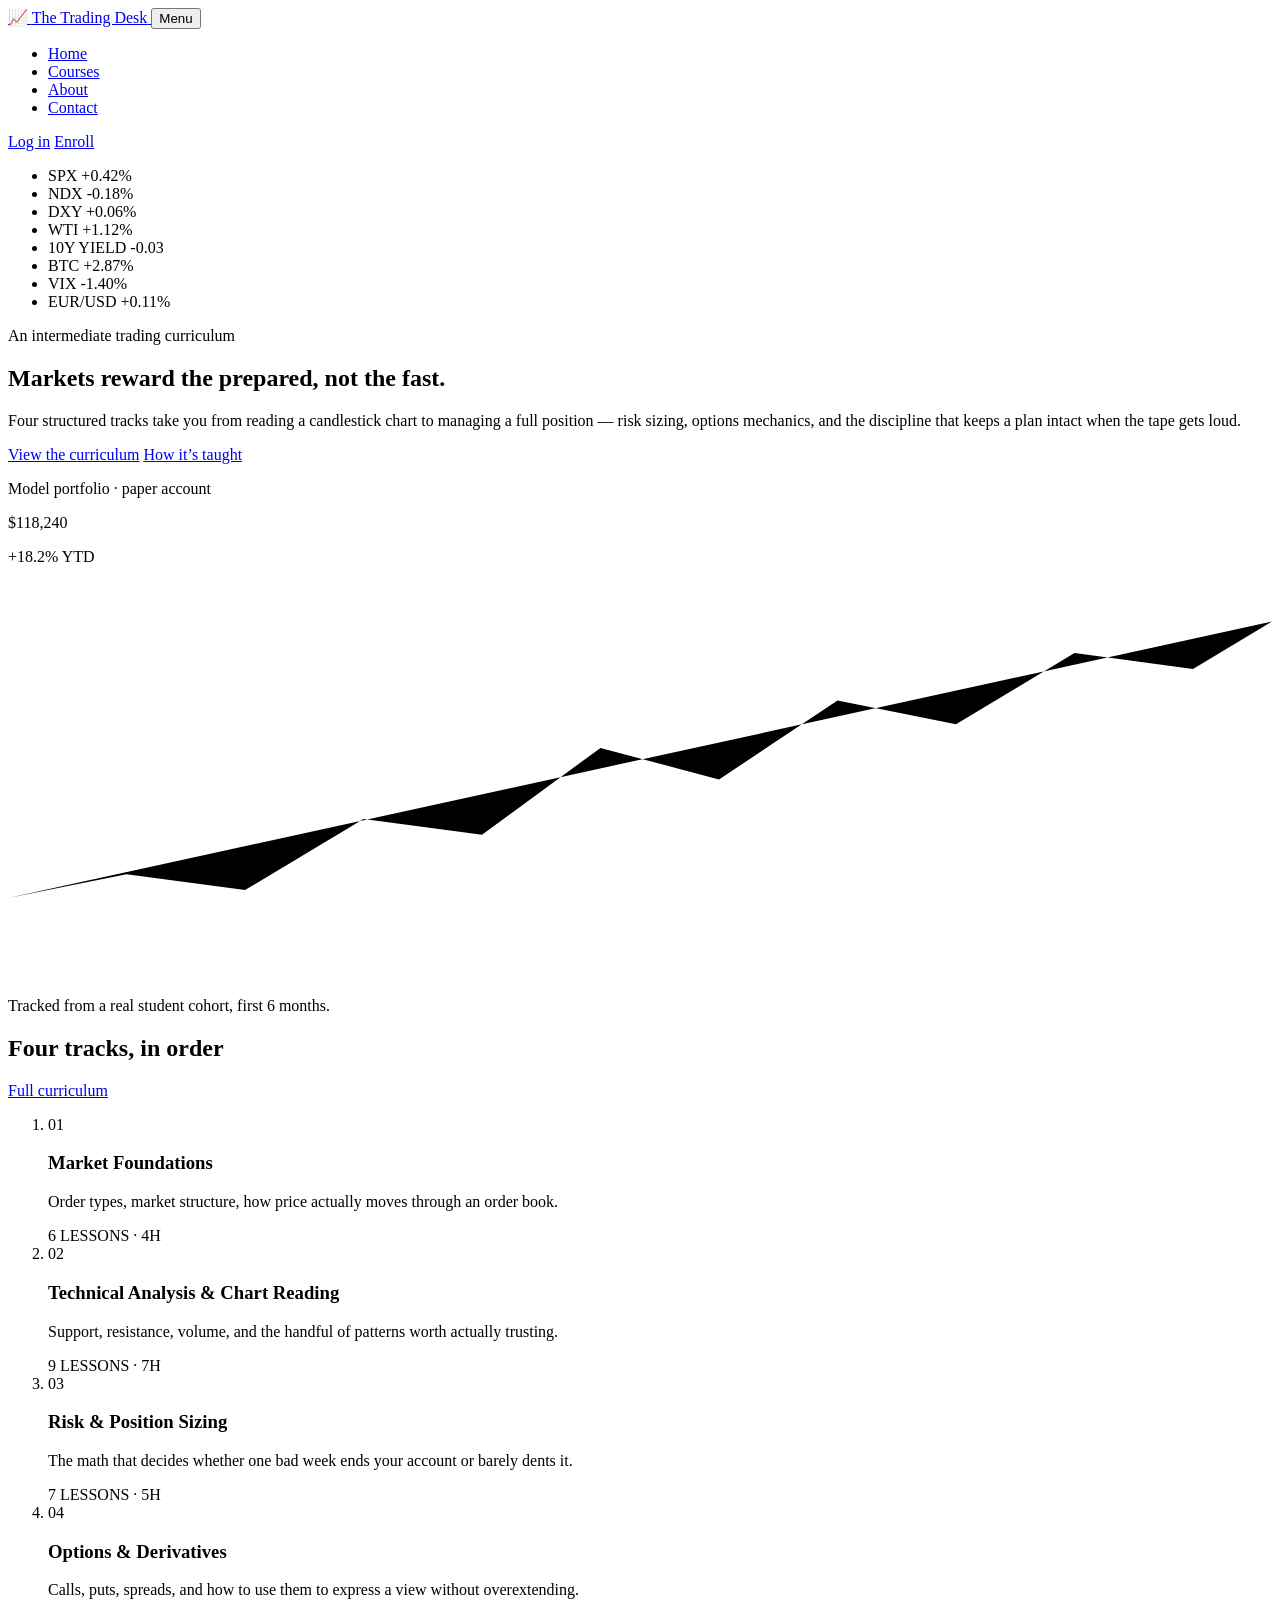
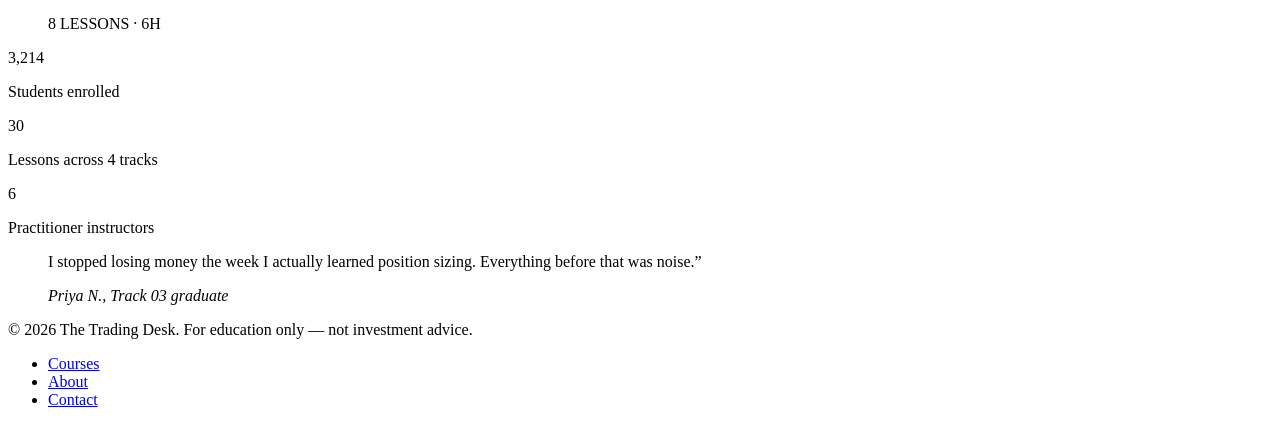
==== index.html @ 490eb133 "Html part" ====
<!DOCTYPE html>
<html lang="en">
<head>
    <meta charset="UTF-8">
    <meta name="viewport" content="width=device-width, initial-scale=1.0">
    <title>The Trading Desk — Learn to Trade with Discipline</title>
</head>
<body>

    <header class="site-header">
        <nav class="site-nav">
            <a href="index.html" class="brand">
                <span class="brand-icon">📈</span>
                <span class="brand-name">The Trading Desk</span>
            </a>
            
            <button type="button" class="nav-toggle" aria-label="Toggle menu" aria-expanded="false" aria-controls="primaryNav">
                Menu
            </button>
            
            <ul class="nav-links" id="primaryNav">
                <li><a href="index.html" class="active">Home</a></li>
                <li><a href="courses.html">Courses</a></li>
                <li><a href="about.html">About</a></li>
                <li><a href="contact.html">Contact</a></li>
            </ul>
            
            <div class="nav-actions">
                <a href="login.html" class="btn btn-ghost">Log in</a>
                <a href="courses.html" class="btn btn-primary">Enroll</a>
            </div>
        </nav>
    </header>

    <div class="market-ticker" aria-label="Market snapshot">
        <ul class="ticker-list">
            <li class="ticker-item"><span class="ticker-symbol">SPX</span> <span class="ticker-change is-up">+0.42%</span></li>
            <li class="ticker-item"><span class="ticker-symbol">NDX</span> <span class="ticker-change is-down">-0.18%</span></li>
            <li class="ticker-item"><span class="ticker-symbol">DXY</span> <span class="ticker-change is-up">+0.06%</span></li>
            <li class="ticker-item"><span class="ticker-symbol">WTI</span> <span class="ticker-change is-up">+1.12%</span></li>
            <li class="ticker-item"><span class="ticker-symbol">10Y YIELD</span> <span class="ticker-change is-down">-0.03</span></li>
            <li class="ticker-item"><span class="ticker-symbol">BTC</span> <span class="ticker-change is-up">+2.87%</span></li>
            <li class="ticker-item"><span class="ticker-symbol">VIX</span> <span class="ticker-change is-down">-1.40%</span></li>
            <li class="ticker-item"><span class="ticker-symbol">EUR/USD</span> <span class="ticker-change is-up">+0.11%</span></li>
        </ul>
    </div>

    <main>
        <section class="hero">
            <div class="hero-copy">
                <p class="eyebrow">An intermediate trading curriculum</p>
                <h1>Markets reward the prepared, not the fast.</h1>
                <p class="lede">Four structured tracks take you from reading a candlestick chart to managing a full position — risk sizing, options mechanics, and the discipline that keeps a plan intact when the tape gets loud.</p>
                
                <div class="hero-actions">
                    <a href="courses.html" class="btn btn-primary">View the curriculum</a>
                    <a href="about.html" class="btn btn-ghost">How it&rsquo;s taught</a>
                </div>
            </div>
            
            <div class="hero-figure">
                <p class="hero-figure-label">Model portfolio &middot; paper account</p>
                <p class="hero-figure-value">$118,240</p>
                <p class="hero-figure-change is-up">+18.2% YTD</p>
                
                <svg class="spark-chart" viewBox="0 0 320 100" preserveAspectRatio="none" role="img" aria-label="Portfolio growth over six months">
                    <polyline class="spark-line" points="0,80 30,74 60,78 90,60 120,64 150,42 180,50 210,30 240,36 270,18 300,22 320,10"></polyline>
                </svg>
                
                <p class="hero-figure-note">Tracked from a real student cohort, first 6 months.</p>
            </div>
        </section>

        <section class="curriculum-preview">
            <div class="section-head">
                <h2>Four tracks, in order</h2>
                <a href="courses.html" class="btn btn-ghost">Full curriculum</a>
            </div>
            
            <ol class="track-list">
                <li class="track-row">
                    <span class="track-num">01</span>
                    <div class="track-body">
                        <h3 class="track-title">Market Foundations</h3>
                        <p class="track-desc">Order types, market structure, how price actually moves through an order book.</p>
                    </div>
                    <span class="track-meta">6 LESSONS &middot; 4H</span>
                </li>
                
                <li class="track-row">
                    <span class="track-num">02</span>
                    <div class="track-body">
                        <h3 class="track-title">Technical Analysis & Chart Reading</h3>
                        <p class="track-desc">Support, resistance, volume, and the handful of patterns worth actually trusting.</p>
                    </div>
                    <span class="track-meta">9 LESSONS &middot; 7H</span>
                </li>
                
                <li class="track-row">
                    <span class="track-num">03</span>
                    <div class="track-body">
                        <h3 class="track-title">Risk & Position Sizing</h3>
                        <p class="track-desc">The math that decides whether one bad week ends your account or barely dents it.</p>
                    </div>
                    <span class="track-meta">7 LESSONS &middot; 5H</span>
                </li>
                
                <li class="track-row">
                    <span class="track-num">04</span>
                    <div class="track-body">
                        <h3 class="track-title">Options & Derivatives</h3>
                        <p class="track-desc">Calls, puts, spreads, and how to use them to express a view without overextending.</p>
                    </div>
                    <span class="track-meta">8 LESSONS &middot; 6H</span>
                </li>
            </ol>
        </section>

        <section class="stats">
            <div class="stat">
                <p class="stat-figure">3,214</p>
                <p class="stat-label">Students enrolled</p>
            </div>
            <div class="stat">
                <p class="stat-figure">30</p>
                <p class="stat-label">Lessons across 4 tracks</p>
            </div>
            <div class="stat">
                <p class="stat-figure">6</p>
                <p class="stat-label">Practitioner instructors</p>
            </div>
        </section>

        <section class="testimonial">
            <blockquote>
                <p>I stopped losing money the week I actually learned position sizing. Everything before that was noise.&rdquo;</p>
                <cite> Priya N., Track 03 graduate</cite>
            </blockquote>
        </section>
    </main>

    <footer class="site-footer">
        <p class="copyright">&copy; 2026 The Trading Desk. For education only — not investment advice.</p>
        <ul class="footer-links">
            <li><a href="courses.html">Courses</a></li>
            <li><a href="about.html">About</a></li>
            <li><a href="contact.html">Contact</a></li>
        </ul>
    </footer>

</body>
</html>
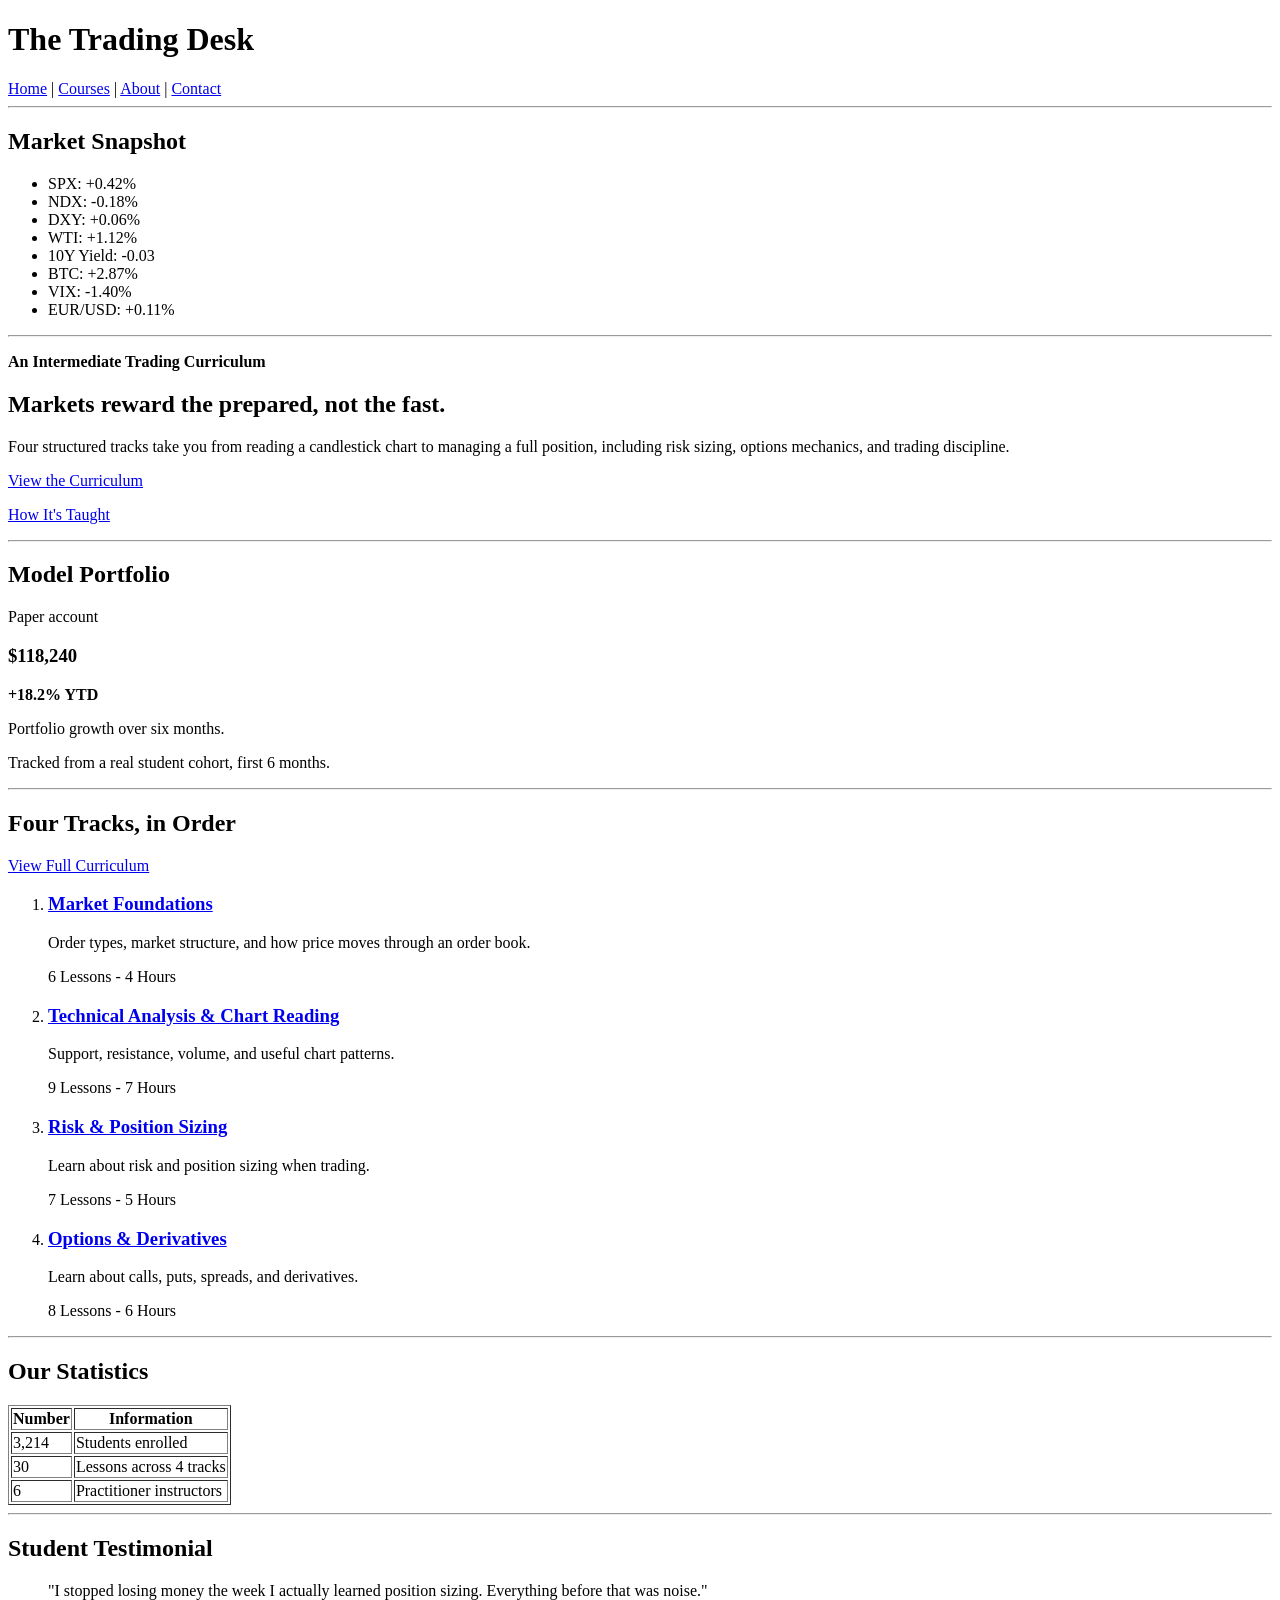
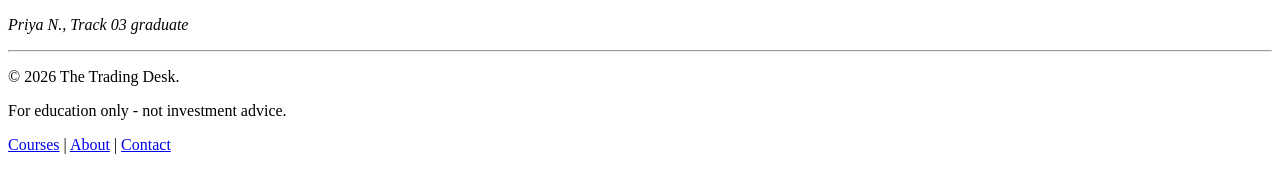
==== commit d27658b8: "Html second phase" ====
--- a/index.html
+++ b/index.html
@@ -1,152 +1,226 @@
 <!DOCTYPE html>
 <html lang="en">
+
 <head>
     <meta charset="UTF-8">
     <meta name="viewport" content="width=device-width, initial-scale=1.0">
-    <title>The Trading Desk — Learn to Trade with Discipline</title>
+    <title>The Trading Desk - Learn to Trade with Discipline</title>
 </head>
+
 <body>
 
-    <header class="site-header">
-        <nav class="site-nav">
-            <a href="index.html" class="brand">
-                <span class="brand-icon">📈</span>
-                <span class="brand-name">The Trading Desk</span>
-            </a>
-            
-            <button type="button" class="nav-toggle" aria-label="Toggle menu" aria-expanded="false" aria-controls="primaryNav">
-                Menu
-            </button>
-            
-            <ul class="nav-links" id="primaryNav">
-                <li><a href="index.html" class="active">Home</a></li>
-                <li><a href="courses.html">Courses</a></li>
-                <li><a href="about.html">About</a></li>
-                <li><a href="contact.html">Contact</a></li>
-            </ul>
-            
-            <div class="nav-actions">
-                <a href="login.html" class="btn btn-ghost">Log in</a>
-                <a href="courses.html" class="btn btn-primary">Enroll</a>
-            </div>
+    <header>
+        <h1>The Trading Desk</h1>
+
+        <nav>
+            <a href="index.html">Home</a> |
+            <a href="courses.html">Courses</a> |
+            <a href="about.html">About</a> |
+            <a href="contact.html">Contact</a>
         </nav>
     </header>
 
-    <div class="market-ticker" aria-label="Market snapshot">
-        <ul class="ticker-list">
-            <li class="ticker-item"><span class="ticker-symbol">SPX</span> <span class="ticker-change is-up">+0.42%</span></li>
-            <li class="ticker-item"><span class="ticker-symbol">NDX</span> <span class="ticker-change is-down">-0.18%</span></li>
-            <li class="ticker-item"><span class="ticker-symbol">DXY</span> <span class="ticker-change is-up">+0.06%</span></li>
-            <li class="ticker-item"><span class="ticker-symbol">WTI</span> <span class="ticker-change is-up">+1.12%</span></li>
-            <li class="ticker-item"><span class="ticker-symbol">10Y YIELD</span> <span class="ticker-change is-down">-0.03</span></li>
-            <li class="ticker-item"><span class="ticker-symbol">BTC</span> <span class="ticker-change is-up">+2.87%</span></li>
-            <li class="ticker-item"><span class="ticker-symbol">VIX</span> <span class="ticker-change is-down">-1.40%</span></li>
-            <li class="ticker-item"><span class="ticker-symbol">EUR/USD</span> <span class="ticker-change is-up">+0.11%</span></li>
+    <hr>
+
+    <section>
+        <h2>Market Snapshot</h2>
+
+        <ul>
+            <li>SPX: +0.42%</li>
+            <li>NDX: -0.18%</li>
+            <li>DXY: +0.06%</li>
+            <li>WTI: +1.12%</li>
+            <li>10Y Yield: -0.03</li>
+            <li>BTC: +2.87%</li>
+            <li>VIX: -1.40%</li>
+            <li>EUR/USD: +0.11%</li>
         </ul>
-    </div>
+    </section>
+
+    <hr>
 
     <main>
-        <section class="hero">
-            <div class="hero-copy">
-                <p class="eyebrow">An intermediate trading curriculum</p>
-                <h1>Markets reward the prepared, not the fast.</h1>
-                <p class="lede">Four structured tracks take you from reading a candlestick chart to managing a full position — risk sizing, options mechanics, and the discipline that keeps a plan intact when the tape gets loud.</p>
-                
-                <div class="hero-actions">
-                    <a href="courses.html" class="btn btn-primary">View the curriculum</a>
-                    <a href="about.html" class="btn btn-ghost">How it&rsquo;s taught</a>
-                </div>
-            </div>
-            
-            <div class="hero-figure">
-                <p class="hero-figure-label">Model portfolio &middot; paper account</p>
-                <p class="hero-figure-value">$118,240</p>
-                <p class="hero-figure-change is-up">+18.2% YTD</p>
-                
-                <svg class="spark-chart" viewBox="0 0 320 100" preserveAspectRatio="none" role="img" aria-label="Portfolio growth over six months">
-                    <polyline class="spark-line" points="0,80 30,74 60,78 90,60 120,64 150,42 180,50 210,30 240,36 270,18 300,22 320,10"></polyline>
-                </svg>
-                
-                <p class="hero-figure-note">Tracked from a real student cohort, first 6 months.</p>
-            </div>
-        </section>
-
-        <section class="curriculum-preview">
-            <div class="section-head">
-                <h2>Four tracks, in order</h2>
-                <a href="courses.html" class="btn btn-ghost">Full curriculum</a>
-            </div>
-            
-            <ol class="track-list">
-                <li class="track-row">
-                    <span class="track-num">01</span>
-                    <div class="track-body">
-                        <h3 class="track-title">Market Foundations</h3>
-                        <p class="track-desc">Order types, market structure, how price actually moves through an order book.</p>
-                    </div>
-                    <span class="track-meta">6 LESSONS &middot; 4H</span>
-                </li>
-                
-                <li class="track-row">
-                    <span class="track-num">02</span>
-                    <div class="track-body">
-                        <h3 class="track-title">Technical Analysis & Chart Reading</h3>
-                        <p class="track-desc">Support, resistance, volume, and the handful of patterns worth actually trusting.</p>
-                    </div>
-                    <span class="track-meta">9 LESSONS &middot; 7H</span>
-                </li>
-                
-                <li class="track-row">
-                    <span class="track-num">03</span>
-                    <div class="track-body">
-                        <h3 class="track-title">Risk & Position Sizing</h3>
-                        <p class="track-desc">The math that decides whether one bad week ends your account or barely dents it.</p>
-                    </div>
-                    <span class="track-meta">7 LESSONS &middot; 5H</span>
-                </li>
-                
-                <li class="track-row">
-                    <span class="track-num">04</span>
-                    <div class="track-body">
-                        <h3 class="track-title">Options & Derivatives</h3>
-                        <p class="track-desc">Calls, puts, spreads, and how to use them to express a view without overextending.</p>
-                    </div>
-                    <span class="track-meta">8 LESSONS &middot; 6H</span>
-                </li>
+
+        <section>
+            <p><strong>An Intermediate Trading Curriculum</strong></p>
+
+            <h2>Markets reward the prepared, not the fast.</h2>
+
+            <p>
+                Four structured tracks take you from reading a candlestick
+                chart to managing a full position, including risk sizing,
+                options mechanics, and trading discipline.
+            </p>
+
+            <p>
+                <a href="courses.html">View the Curriculum</a>
+            </p>
+
+            <p>
+                <a href="about.html">How It's Taught</a>
+            </p>
+        </section>
+
+        <hr>
+
+        <section>
+            <h2>Model Portfolio</h2>
+
+            <p>Paper account</p>
+
+            <h3>$118,240</h3>
+
+            <p><strong>+18.2% YTD</strong></p>
+
+            <p>
+                Portfolio growth over six months.
+            </p>
+
+            <p>
+                Tracked from a real student cohort, first 6 months.
+            </p>
+        </section>
+
+        <hr>
+
+        <section>
+            <h2>Four Tracks, in Order</h2>
+
+            <p>
+                <a href="courses.html">View Full Curriculum</a>
+            </p>
+
+            <ol>
+
+                <li>
+                    <h3>
+                        <a href="course-detail.html">
+                            Market Foundations
+                        </a>
+                    </h3>
+
+                    <p>
+                        Order types, market structure, and how price
+                        moves through an order book.
+                    </p>
+
+                    <p>6 Lessons - 4 Hours</p>
+                </li>
+
+                <li>
+                    <h3>
+                        <a href="course-detail.html">
+                            Technical Analysis &amp; Chart Reading
+                        </a>
+                    </h3>
+
+                    <p>
+                        Support, resistance, volume, and useful
+                        chart patterns.
+                    </p>
+
+                    <p>9 Lessons - 7 Hours</p>
+                </li>
+
+                <li>
+                    <h3>
+                        <a href="course-detail.html">
+                            Risk &amp; Position Sizing
+                        </a>
+                    </h3>
+
+                    <p>
+                        Learn about risk and position sizing when
+                        trading.
+                    </p>
+
+                    <p>7 Lessons - 5 Hours</p>
+                </li>
+
+                <li>
+                    <h3>
+                        <a href="course-detail.html">
+                            Options &amp; Derivatives
+                        </a>
+                    </h3>
+
+                    <p>
+                        Learn about calls, puts, spreads, and
+                        derivatives.
+                    </p>
+
+                    <p>8 Lessons - 6 Hours</p>
+                </li>
+
             </ol>
         </section>
 
-        <section class="stats">
-            <div class="stat">
-                <p class="stat-figure">3,214</p>
-                <p class="stat-label">Students enrolled</p>
-            </div>
-            <div class="stat">
-                <p class="stat-figure">30</p>
-                <p class="stat-label">Lessons across 4 tracks</p>
-            </div>
-            <div class="stat">
-                <p class="stat-figure">6</p>
-                <p class="stat-label">Practitioner instructors</p>
-            </div>
-        </section>
-
-        <section class="testimonial">
+        <hr>
+
+        <section>
+            <h2>Our Statistics</h2>
+
+            <table border="1">
+
+                <tr>
+                    <th>Number</th>
+                    <th>Information</th>
+                </tr>
+
+                <tr>
+                    <td>3,214</td>
+                    <td>Students enrolled</td>
+                </tr>
+
+                <tr>
+                    <td>30</td>
+                    <td>Lessons across 4 tracks</td>
+                </tr>
+
+                <tr>
+                    <td>6</td>
+                    <td>Practitioner instructors</td>
+                </tr>
+
+            </table>
+        </section>
+
+        <hr>
+
+        <section>
+            <h2>Student Testimonial</h2>
+
             <blockquote>
-                <p>I stopped losing money the week I actually learned position sizing. Everything before that was noise.&rdquo;</p>
-                <cite> Priya N., Track 03 graduate</cite>
+                "I stopped losing money the week I actually learned
+                position sizing. Everything before that was noise."
             </blockquote>
-        </section>
+
+            <p>
+                <cite>Priya N., Track 03 graduate</cite>
+            </p>
+        </section>
+
     </main>
 
-    <footer class="site-footer">
-        <p class="copyright">&copy; 2026 The Trading Desk. For education only — not investment advice.</p>
-        <ul class="footer-links">
-            <li><a href="courses.html">Courses</a></li>
-            <li><a href="about.html">About</a></li>
-            <li><a href="contact.html">Contact</a></li>
-        </ul>
+    <hr>
+
+    <footer>
+
+        <p>
+            &copy; 2026 The Trading Desk.
+        </p>
+
+        <p>
+            For education only - not investment advice.
+        </p>
+
+        <p>
+            <a href="courses.html">Courses</a> |
+            <a href="about.html">About</a> |
+            <a href="contact.html">Contact</a>
+        </p>
+
     </footer>
 
 </body>
-</html>+</html>
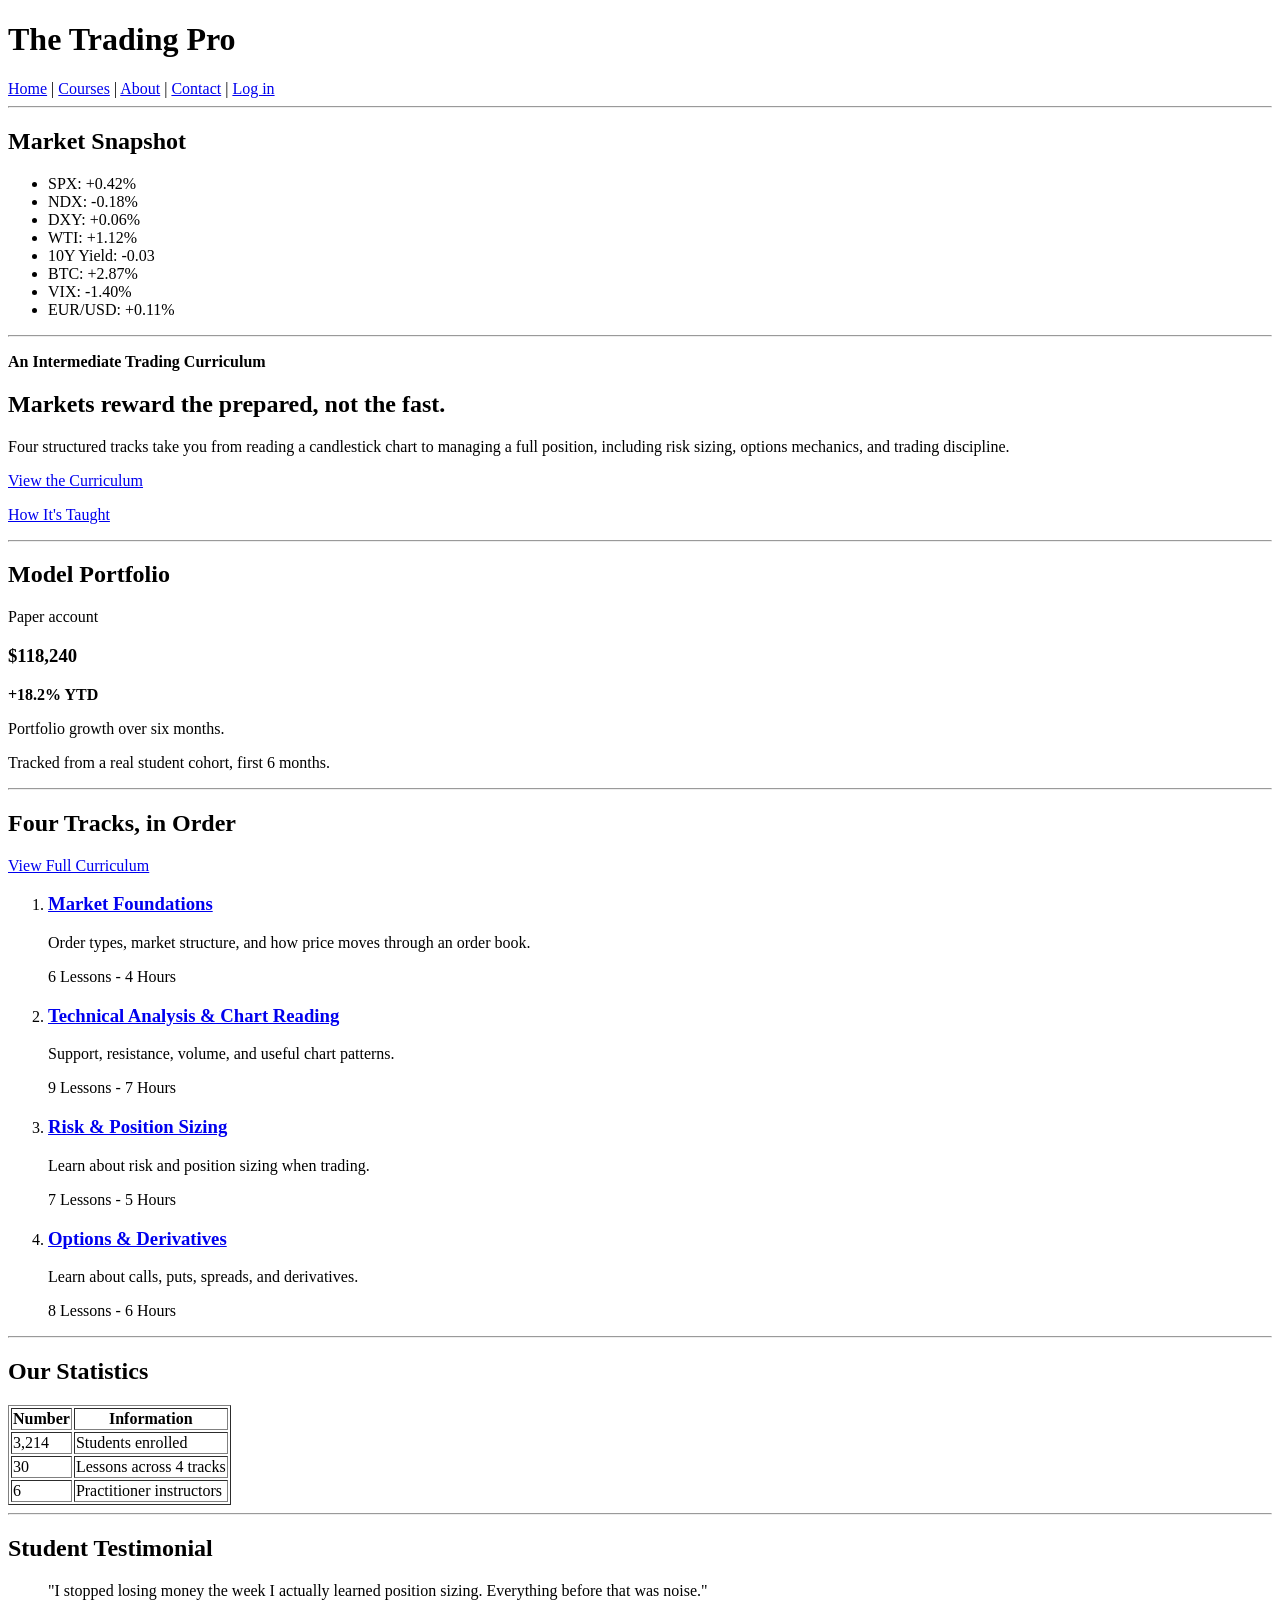
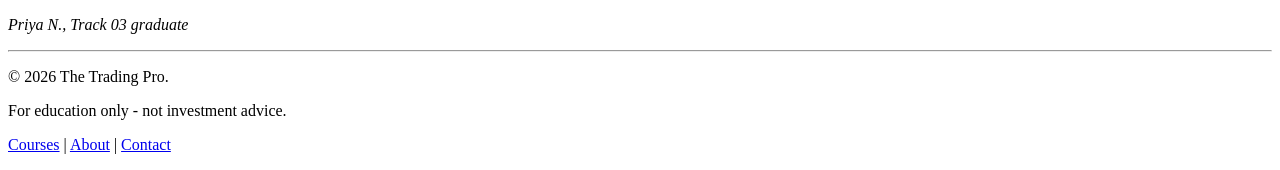
==== commit a2e586e8: "HTML 3.0" ====
--- a/index.html
+++ b/index.html
@@ -1,226 +1,227 @@
 <!DOCTYPE html>
-<html lang="en">
-
-<head>
+<html lang="en" class="html-root">
+
+<head class="head-section">
     <meta charset="UTF-8">
     <meta name="viewport" content="width=device-width, initial-scale=1.0">
-    <title>The Trading Desk - Learn to Trade with Discipline</title>
+    <title class="page-title">The Trading Pro - Learn to Trade with Discipline</title>
 </head>
 
-<body>
-
-    <header>
-        <h1>The Trading Desk</h1>
-
-        <nav>
-            <a href="index.html">Home</a> |
-            <a href="courses.html">Courses</a> |
-            <a href="about.html">About</a> |
-            <a href="contact.html">Contact</a>
+<body class="page-body">
+
+    <header class="site-header">
+        <h1 class="site-title">The Trading Pro</h1>
+
+        <nav class="site-nav">
+            <a href="index.html" class="nav-link">Home</a> |
+            <a href="courses.html" class="nav-link">Courses</a> |
+            <a href="about.html" class="nav-link">About</a> |
+            <a href="contact.html" class="nav-link">Contact</a> |
+            <a href="login.html" class="nav-link">Log in</a>
         </nav>
     </header>
 
-    <hr>
-
-    <section>
-        <h2>Market Snapshot</h2>
-
-        <ul>
-            <li>SPX: +0.42%</li>
-            <li>NDX: -0.18%</li>
-            <li>DXY: +0.06%</li>
-            <li>WTI: +1.12%</li>
-            <li>10Y Yield: -0.03</li>
-            <li>BTC: +2.87%</li>
-            <li>VIX: -1.40%</li>
-            <li>EUR/USD: +0.11%</li>
+    <hr class="section-divider">
+
+    <section class="market-snapshot-section">
+        <h2 class="section-heading">Market Snapshot</h2>
+
+        <ul class="market-list">
+            <li class="market-item">SPX: +0.42%</li>
+            <li class="market-item">NDX: -0.18%</li>
+            <li class="market-item">DXY: +0.06%</li>
+            <li class="market-item">WTI: +1.12%</li>
+            <li class="market-item">10Y Yield: -0.03</li>
+            <li class="market-item">BTC: +2.87%</li>
+            <li class="market-item">VIX: -1.40%</li>
+            <li class="market-item">EUR/USD: +0.11%</li>
         </ul>
     </section>
 
-    <hr>
-
-    <main>
-
-        <section>
-            <p><strong>An Intermediate Trading Curriculum</strong></p>
-
-            <h2>Markets reward the prepared, not the fast.</h2>
-
-            <p>
+    <hr class="section-divider">
+
+    <main class="site-main">
+
+        <section class="hero-section">
+            <p class="hero-subtitle"><strong class="subtitle-bold">An Intermediate Trading Curriculum</strong></p>
+
+            <h2 class="section-title">Markets reward the prepared, not the fast.</h2>
+
+            <p class="hero-description">
                 Four structured tracks take you from reading a candlestick
                 chart to managing a full position, including risk sizing,
                 options mechanics, and trading discipline.
             </p>
 
-            <p>
-                <a href="courses.html">View the Curriculum</a>
-            </p>
-
-            <p>
-                <a href="about.html">How It's Taught</a>
-            </p>
-        </section>
-
-        <hr>
-
-        <section>
-            <h2>Model Portfolio</h2>
-
-            <p>Paper account</p>
-
-            <h3>$118,240</h3>
-
-            <p><strong>+18.2% YTD</strong></p>
-
-            <p>
+            <p class="hero-action-p">
+                <a href="courses.html" class="hero-link">View the Curriculum</a>
+            </p>
+
+            <p class="hero-action-p">
+                <a href="about.html" class="hero-link">How It's Taught</a>
+            </p>
+        </section>
+
+        <hr class="section-divider">
+
+        <section class="portfolio-section">
+            <h2 class="section-title">Model Portfolio</h2>
+
+            <p class="portfolio-subtitle">Paper account</p>
+
+            <h3 class="portfolio-value">$118,240</h3>
+
+            <p class="portfolio-return"><strong class="return-bold">+18.2% YTD</strong></p>
+
+            <p class="portfolio-description">
                 Portfolio growth over six months.
             </p>
 
-            <p>
+            <p class="portfolio-meta">
                 Tracked from a real student cohort, first 6 months.
             </p>
         </section>
 
-        <hr>
-
-        <section>
-            <h2>Four Tracks, in Order</h2>
-
-            <p>
-                <a href="courses.html">View Full Curriculum</a>
-            </p>
-
-            <ol>
-
-                <li>
-                    <h3>
-                        <a href="course-detail.html">
+        <hr class="section-divider">
+
+        <section class="tracks-section">
+            <h2 class="section-title">Four Tracks, in Order</h2>
+
+            <p class="tracks-link-p">
+                <a href="courses.html" class="tracks-link">View Full Curriculum</a>
+            </p>
+
+            <ol class="tracks-ol">
+
+                <li class="track-item">
+                    <h3 class="track-heading">
+                        <a href="course-detail.html" class="track-link">
                             Market Foundations
                         </a>
                     </h3>
 
-                    <p>
+                    <p class="track-description">
                         Order types, market structure, and how price
                         moves through an order book.
                     </p>
 
-                    <p>6 Lessons - 4 Hours</p>
-                </li>
-
-                <li>
-                    <h3>
-                        <a href="course-detail.html">
+                    <p class="track-meta">6 Lessons - 4 Hours</p>
+                </li>
+
+                <li class="track-item">
+                    <h3 class="track-heading">
+                        <a href="course-detail.html" class="track-link">
                             Technical Analysis &amp; Chart Reading
                         </a>
                     </h3>
 
-                    <p>
+                    <p class="track-description">
                         Support, resistance, volume, and useful
                         chart patterns.
                     </p>
 
-                    <p>9 Lessons - 7 Hours</p>
-                </li>
-
-                <li>
-                    <h3>
-                        <a href="course-detail.html">
+                    <p class="track-meta">9 Lessons - 7 Hours</p>
+                </li>
+
+                <li class="track-item">
+                    <h3 class="track-heading">
+                        <a href="course-detail.html" class="track-link">
                             Risk &amp; Position Sizing
                         </a>
                     </h3>
 
-                    <p>
+                    <p class="track-description">
                         Learn about risk and position sizing when
                         trading.
                     </p>
 
-                    <p>7 Lessons - 5 Hours</p>
-                </li>
-
-                <li>
-                    <h3>
-                        <a href="course-detail.html">
+                    <p class="track-meta">7 Lessons - 5 Hours</p>
+                </li>
+
+                <li class="track-item">
+                    <h3 class="track-heading">
+                        <a href="course-detail.html" class="track-link">
                             Options &amp; Derivatives
                         </a>
                     </h3>
 
-                    <p>
+                    <p class="track-description">
                         Learn about calls, puts, spreads, and
                         derivatives.
                     </p>
 
-                    <p>8 Lessons - 6 Hours</p>
+                    <p class="track-meta">8 Lessons - 6 Hours</p>
                 </li>
 
             </ol>
         </section>
 
-        <hr>
-
-        <section>
-            <h2>Our Statistics</h2>
-
-            <table border="1">
-
-                <tr>
-                    <th>Number</th>
-                    <th>Information</th>
-                </tr>
-
-                <tr>
-                    <td>3,214</td>
-                    <td>Students enrolled</td>
-                </tr>
-
-                <tr>
-                    <td>30</td>
-                    <td>Lessons across 4 tracks</td>
-                </tr>
-
-                <tr>
-                    <td>6</td>
-                    <td>Practitioner instructors</td>
+        <hr class="section-divider">
+
+        <section class="statistics-section">
+            <h2 class="section-title">Our Statistics</h2>
+
+            <table border="1" class="stats-table">
+
+                <tr class="stats-tr">
+                    <th class="stats-th">Number</th>
+                    <th class="stats-th">Information</th>
+                </tr>
+
+                <tr class="stats-tr">
+                    <td class="stats-td">3,214</td>
+                    <td class="stats-td">Students enrolled</td>
+                </tr>
+
+                <tr class="stats-tr">
+                    <td class="stats-td">30</td>
+                    <td class="stats-td">Lessons across 4 tracks</td>
+                </tr>
+
+                <tr class="stats-tr">
+                    <td class="stats-td">6</td>
+                    <td class="stats-td">Practitioner instructors</td>
                 </tr>
 
             </table>
         </section>
 
-        <hr>
-
-        <section>
-            <h2>Student Testimonial</h2>
-
-            <blockquote>
+        <hr class="section-divider">
+
+        <section class="testimonial-section">
+            <h2 class="section-title">Student Testimonial</h2>
+
+            <blockquote class="testimonial-quote">
                 "I stopped losing money the week I actually learned
                 position sizing. Everything before that was noise."
             </blockquote>
 
-            <p>
-                <cite>Priya N., Track 03 graduate</cite>
+            <p class="testimonial-author-p">
+                <cite class="testimonial-cite">Priya N., Track 03 graduate</cite>
             </p>
         </section>
 
     </main>
 
-    <hr>
-
-    <footer>
-
-        <p>
-            &copy; 2026 The Trading Desk.
+    <hr class="section-divider">
+
+    <footer class="site-footer">
+
+        <p class="footer-text copyright-text">
+            &copy; 2026 The Trading Pro.
         </p>
 
-        <p>
+        <p class="footer-text disclaimer-text">
             For education only - not investment advice.
         </p>
 
-        <p>
-            <a href="courses.html">Courses</a> |
-            <a href="about.html">About</a> |
-            <a href="contact.html">Contact</a>
+        <p class="footer-text footer-nav-p">
+            <a href="courses.html" class="footer-link">Courses</a> |
+            <a href="about.html" class="footer-link">About</a> |
+            <a href="contact.html" class="footer-link">Contact</a>
         </p>
 
     </footer>
 
 </body>
-</html>
+</html>
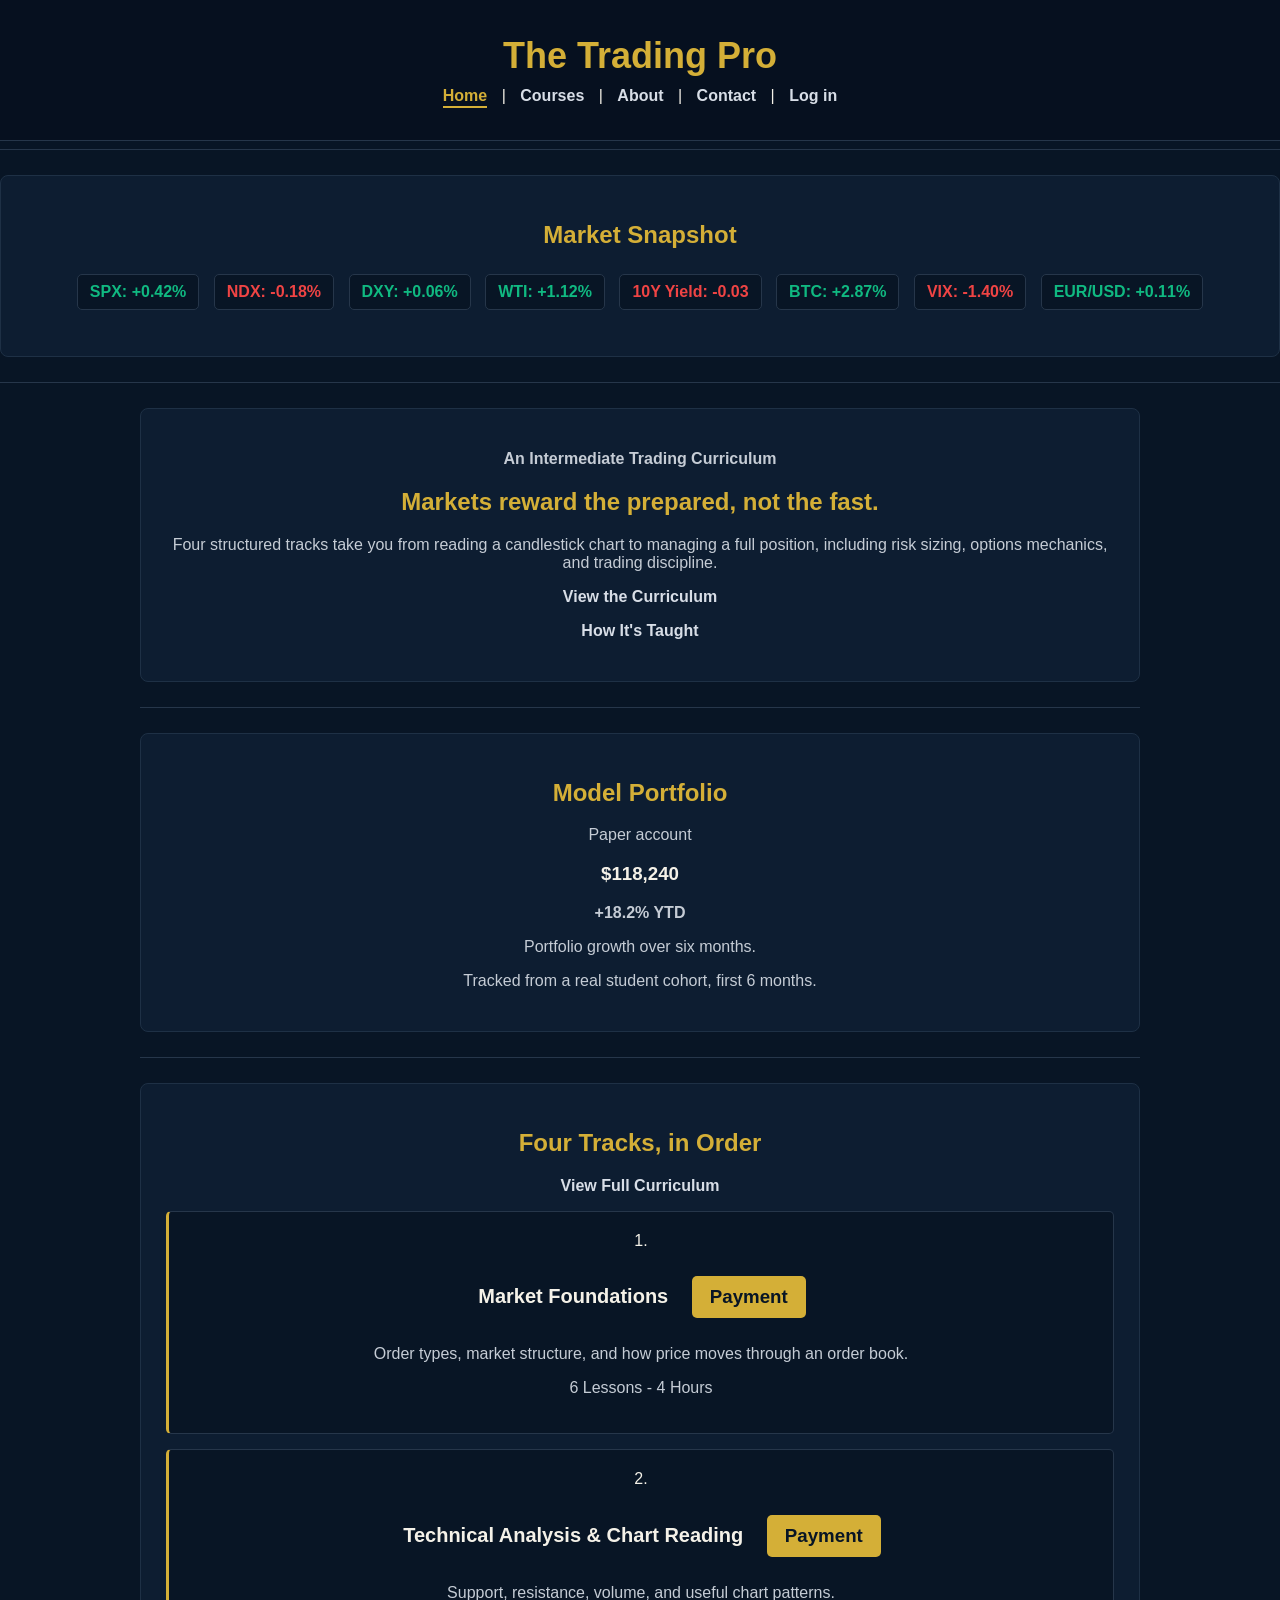
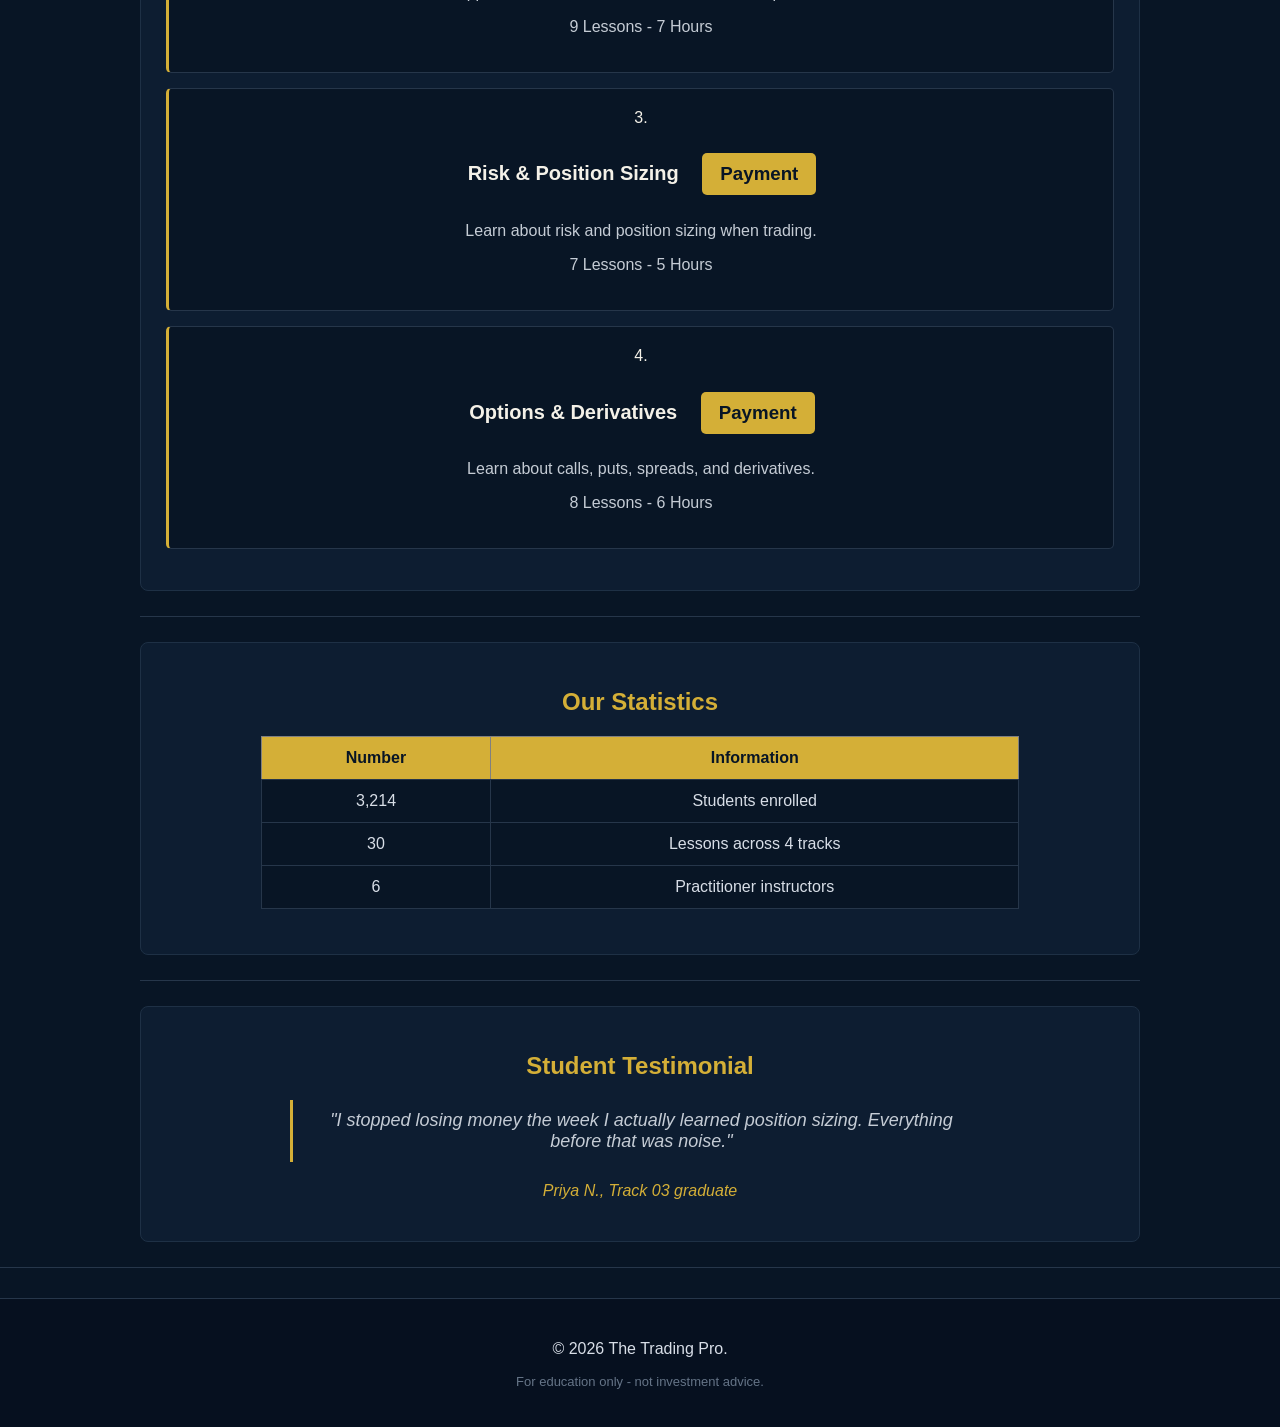
==== commit 4069b20c: "Final" ====
--- a/index.html
+++ b/index.html
@@ -1,227 +1,268 @@
 <!DOCTYPE html>
-<html lang="en" class="html-root">
-
-<head class="head-section">
+<html lang="en">
+<head>
     <meta charset="UTF-8">
     <meta name="viewport" content="width=device-width, initial-scale=1.0">
-    <title class="page-title">The Trading Pro - Learn to Trade with Discipline</title>
+    <title>The Trading Pro - Learn to Trade with Discipline</title>
+    <link rel="stylesheet" href="css/style.css">
+    
 </head>
-
-<body class="page-body">
-
-    <header class="site-header">
-        <h1 class="site-title">The Trading Pro</h1>
-
-        <nav class="site-nav">
-            <a href="index.html" class="nav-link">Home</a> |
-            <a href="courses.html" class="nav-link">Courses</a> |
-            <a href="about.html" class="nav-link">About</a> |
-            <a href="contact.html" class="nav-link">Contact</a> |
-            <a href="login.html" class="nav-link">Log in</a>
+<body>
+
+    <header class="header">
+        <nav class="nav">
+            <h1 class="title">The Trading Pro</h1>
+
+            <a href="index.html" class="link">Home</a> |
+            <a href="courses.html" class="link">Courses</a> |
+            <a href="about.html" class="link">About</a> |
+            <a href="contact.html" class="link">Contact</a> |
+            <a href="login.html" class="link">Log in</a>
         </nav>
     </header>
 
-    <hr class="section-divider">
-
-    <section class="market-snapshot-section">
-        <h2 class="section-heading">Market Snapshot</h2>
-
-        <ul class="market-list">
-            <li class="market-item">SPX: +0.42%</li>
-            <li class="market-item">NDX: -0.18%</li>
-            <li class="market-item">DXY: +0.06%</li>
-            <li class="market-item">WTI: +1.12%</li>
-            <li class="market-item">10Y Yield: -0.03</li>
-            <li class="market-item">BTC: +2.87%</li>
-            <li class="market-item">VIX: -1.40%</li>
-            <li class="market-item">EUR/USD: +0.11%</li>
+    <hr>
+
+    <div class="box">
+        <h2>Market Snapshot</h2>
+
+        <ul class="market-snapshot">
+            <li>SPX: +0.42%</li>
+            <li>NDX: -0.18%</li>
+            <li>DXY: +0.06%</li>
+            <li>WTI: +1.12%</li>
+            <li>10Y Yield: -0.03</li>
+            <li>BTC: +2.87%</li>
+            <li>VIX: -1.40%</li>
+            <li>EUR/USD: +0.11%</li>
         </ul>
-    </section>
-
-    <hr class="section-divider">
-
-    <main class="site-main">
-
-        <section class="hero-section">
-            <p class="hero-subtitle"><strong class="subtitle-bold">An Intermediate Trading Curriculum</strong></p>
-
-            <h2 class="section-title">Markets reward the prepared, not the fast.</h2>
-
-            <p class="hero-description">
+    </div>
+
+    <hr>
+
+    <main class="main">
+
+        <div class="box">
+
+            <p>
+                <strong>An Intermediate Trading Curriculum</strong>
+            </p>
+
+            <h2>Markets reward the prepared, not the fast.</h2>
+
+            <p>
                 Four structured tracks take you from reading a candlestick
                 chart to managing a full position, including risk sizing,
                 options mechanics, and trading discipline.
             </p>
 
-            <p class="hero-action-p">
-                <a href="courses.html" class="hero-link">View the Curriculum</a>
-            </p>
-
-            <p class="hero-action-p">
-                <a href="about.html" class="hero-link">How It's Taught</a>
-            </p>
-        </section>
-
-        <hr class="section-divider">
-
-        <section class="portfolio-section">
-            <h2 class="section-title">Model Portfolio</h2>
-
-            <p class="portfolio-subtitle">Paper account</p>
-
-            <h3 class="portfolio-value">$118,240</h3>
-
-            <p class="portfolio-return"><strong class="return-bold">+18.2% YTD</strong></p>
-
-            <p class="portfolio-description">
+            <p>
+                <a href="courses.html" class="link">
+                    View the Curriculum
+                </a>
+            </p>
+
+            <p>
+                <a href="about.html" class="link">
+                    How It's Taught
+                </a>
+            </p>
+
+        </div>
+
+        <hr>
+
+        <div class="box">
+
+            <h2>Model Portfolio</h2>
+
+            <p>Paper account</p>
+
+            <h3>$118,240</h3>
+
+            <p>
+                <strong>+18.2% YTD</strong>
+            </p>
+
+            <p>
                 Portfolio growth over six months.
             </p>
 
-            <p class="portfolio-meta">
+            <p>
                 Tracked from a real student cohort, first 6 months.
             </p>
-        </section>
-
-        <hr class="section-divider">
-
-        <section class="tracks-section">
-            <h2 class="section-title">Four Tracks, in Order</h2>
-
-            <p class="tracks-link-p">
-                <a href="courses.html" class="tracks-link">View Full Curriculum</a>
-            </p>
-
-            <ol class="tracks-ol">
-
-                <li class="track-item">
-                    <h3 class="track-heading">
-                        <a href="course-detail.html" class="track-link">
+
+        </div>
+
+        <hr>
+
+        <div class="box">
+
+            <h2>Four Tracks, in Order</h2>
+
+            <p>
+                <a href="courses.html" class="link">
+                    View Full Curriculum
+                </a>
+            </p>
+
+            <ol class="courses">
+
+                <li class="course">
+
+                    <h3>
+                        <a href="course-detail.html" class="link">
                             Market Foundations
                         </a>
-                    </h3>
-
-                    <p class="track-description">
+
+                        <a href="payment.html" class="button">
+                            Payment
+                        </a>
+                    </h3>
+
+                    <p>
                         Order types, market structure, and how price
                         moves through an order book.
                     </p>
 
-                    <p class="track-meta">6 Lessons - 4 Hours</p>
-                </li>
-
-                <li class="track-item">
-                    <h3 class="track-heading">
-                        <a href="course-detail.html" class="track-link">
+                    <p>6 Lessons - 4 Hours</p>
+
+                </li>
+
+                <li class="course">
+
+                    <h3>
+                        <a href="course-detail.html" class="link">
                             Technical Analysis &amp; Chart Reading
                         </a>
-                    </h3>
-
-                    <p class="track-description">
+
+                        <a href="payment.html" class="button">
+                            Payment
+                        </a>
+                    </h3>
+
+                    <p>
                         Support, resistance, volume, and useful
                         chart patterns.
                     </p>
 
-                    <p class="track-meta">9 Lessons - 7 Hours</p>
-                </li>
-
-                <li class="track-item">
-                    <h3 class="track-heading">
-                        <a href="course-detail.html" class="track-link">
+                    <p>9 Lessons - 7 Hours</p>
+
+                </li>
+
+                <li class="course">
+
+                    <h3>
+                        <a href="course-detail.html" class="link">
                             Risk &amp; Position Sizing
                         </a>
-                    </h3>
-
-                    <p class="track-description">
+
+                        <a href="payment.html" class="button">
+                            Payment
+                        </a>
+                    </h3>
+
+                    <p>
                         Learn about risk and position sizing when
                         trading.
                     </p>
 
-                    <p class="track-meta">7 Lessons - 5 Hours</p>
-                </li>
-
-                <li class="track-item">
-                    <h3 class="track-heading">
-                        <a href="course-detail.html" class="track-link">
+                    <p>7 Lessons - 5 Hours</p>
+
+                </li>
+
+                <li class="course">
+
+                    <h3>
+                        <a href="course-detail.html" class="link">
                             Options &amp; Derivatives
                         </a>
-                    </h3>
-
-                    <p class="track-description">
+
+                        <a href="payment.html" class="button">
+                            Payment
+                        </a>
+                    </h3>
+
+                    <p>
                         Learn about calls, puts, spreads, and
                         derivatives.
                     </p>
 
-                    <p class="track-meta">8 Lessons - 6 Hours</p>
+                    <p>8 Lessons - 6 Hours</p>
+
                 </li>
 
             </ol>
-        </section>
-
-        <hr class="section-divider">
-
-        <section class="statistics-section">
-            <h2 class="section-title">Our Statistics</h2>
-
-            <table border="1" class="stats-table">
-
-                <tr class="stats-tr">
-                    <th class="stats-th">Number</th>
-                    <th class="stats-th">Information</th>
-                </tr>
-
-                <tr class="stats-tr">
-                    <td class="stats-td">3,214</td>
-                    <td class="stats-td">Students enrolled</td>
-                </tr>
-
-                <tr class="stats-tr">
-                    <td class="stats-td">30</td>
-                    <td class="stats-td">Lessons across 4 tracks</td>
-                </tr>
-
-                <tr class="stats-tr">
-                    <td class="stats-td">6</td>
-                    <td class="stats-td">Practitioner instructors</td>
+
+        </div>
+
+        <hr>
+
+        <div class="box">
+
+            <h2>Our Statistics</h2>
+
+            <table border="1" class="table">
+
+                <tr>
+                    <th>Number</th>
+                    <th>Information</th>
+                </tr>
+
+                <tr>
+                    <td>3,214</td>
+                    <td>Students enrolled</td>
+                </tr>
+
+                <tr>
+                    <td>30</td>
+                    <td>Lessons across 4 tracks</td>
+                </tr>
+
+                <tr>
+                    <td>6</td>
+                    <td>Practitioner instructors</td>
                 </tr>
 
             </table>
-        </section>
-
-        <hr class="section-divider">
-
-        <section class="testimonial-section">
-            <h2 class="section-title">Student Testimonial</h2>
-
-            <blockquote class="testimonial-quote">
+
+        </div>
+
+        <hr>
+
+        <div class="box">
+
+            <h2>Student Testimonial</h2>
+
+            <blockquote>
                 "I stopped losing money the week I actually learned
                 position sizing. Everything before that was noise."
             </blockquote>
 
-            <p class="testimonial-author-p">
-                <cite class="testimonial-cite">Priya N., Track 03 graduate</cite>
-            </p>
-        </section>
+            <p>
+                <cite>Priya N., Track 03 graduate</cite>
+            </p>
+
+        </div>
 
     </main>
 
-    <hr class="section-divider">
-
-    <footer class="site-footer">
-
-        <p class="footer-text copyright-text">
+    <hr>
+
+    <footer class="footer">
+
+        <p>
             &copy; 2026 The Trading Pro.
         </p>
 
-        <p class="footer-text disclaimer-text">
+        <p>
             For education only - not investment advice.
         </p>
 
-        <p class="footer-text footer-nav-p">
-            <a href="courses.html" class="footer-link">Courses</a> |
-            <a href="about.html" class="footer-link">About</a> |
-            <a href="contact.html" class="footer-link">Contact</a>
-        </p>
-
     </footer>
 
+    <script src="jquery-4.0.0.min.js"></script>
+    <script src="js/jquery-script.js"></script>
+    <script src="js/main.js"></script>
 </body>
-</html>+</html>
--- a/css/style.css
+++ b/css/style.css
@@ -0,0 +1,329 @@
+* {
+    box-sizing: border-box;
+}
+
+body {
+    background-color: #081525;
+    color: #F4F1E8;
+    margin: 0;
+    padding: 0;
+    font-family: Arial, sans-serif;
+    text-align: center;
+}
+
+.header {
+    background-color: #06101F;
+    padding: 20px;
+    border-bottom: 1px solid #26364A;
+}
+
+.title {
+    color: #D4AF37;
+    font-size: 36px;
+    margin: 10px;
+}
+
+.nav {
+    margin: 15px;
+}
+
+.link {
+    color: #D8DEE7;
+    text-decoration: none;
+    font-size: 16px;
+    font-weight: bold;
+    margin: 5px 10px;
+}
+
+.link:hover {
+    color: #D4AF37;
+}
+
+hr {
+    border: 0;
+    border-top: 1px solid #26364A;
+}
+
+.main {
+    width: 90%;
+    max-width: 1000px;
+    margin: auto;
+}
+
+.box {
+    background-color: #0D1D31;
+    border: 1px solid #1E3045;
+    border-radius: 8px;
+    padding: 25px;
+    margin: 25px 0;
+}
+
+.box h2 {
+    color: #D4AF37;
+}
+
+.box h3 {
+    color: #F4F1E8;
+}
+
+.box p {
+    color: #C5CCD5;
+}
+
+.market-snapshot {
+    list-style: none;
+    padding: 0;
+}
+
+.market-snapshot li {
+    display: inline-block;
+    background-color: #081525;
+    border: 1px solid #26364A;
+    padding: 8px 12px;
+    margin: 5px;
+    border-radius: 5px;
+}
+
+.courses {
+    text-align: center;
+    padding: 0;
+    list-style-position: inside;
+}
+
+.course {
+    background-color: #081525;
+    border: 1px solid #26364A;
+    border-left: 3px solid #D4AF37;
+    padding: 20px;
+    margin: 15px 0;
+    border-radius: 5px;
+}
+
+.course-image {
+    display: block;
+    width: 100%;
+    max-width: 560px;
+    height: 220px;
+    object-fit: cover;
+    margin: 0 auto 16px;
+    border-radius: 5px;
+}
+
+.course:hover {
+    background-color: #10243A;
+}
+
+.course .link {
+    color: #F4F1E8;
+    font-size: 20px;
+}
+
+.course .link:hover {
+    color: #D4AF37;
+}
+
+.button {
+    display: inline-block;
+    background-color: #D4AF37;
+    color: #081525;
+    text-decoration: none;
+    border: none;
+    padding: 10px 18px;
+    margin: 8px;
+    border-radius: 5px;
+    font-weight: bold;
+    cursor: pointer;
+}
+
+.button:hover {
+    background-color: #E5C65A;
+}
+
+.form {
+    width: 80%;
+    max-width: 600px;
+    margin: auto;
+}
+
+.form label {
+    display: block;
+    margin-top: 15px;
+    margin-bottom: 5px;
+    color: #D8DEE7;
+    font-weight: bold;
+}
+
+.input,
+.form input,
+.form select,
+.form textarea {
+    width: 100%;
+    padding: 12px 14px;
+    background-color: #06101F;
+    color: #F4F1E8;
+    border: 1px solid #26364A;
+    border-radius: 6px;
+    font-size: 15px;
+    outline: none;
+    transition: border-color 0.2s ease, box-shadow 0.2s ease;
+}
+
+.input:hover,
+.form input:hover,
+.form select:hover,
+.form textarea:hover{
+    border-color: #3b516d;
+}
+
+.form input::placeholder,
+.form textarea::placeholder{
+    color: #657487;
+    font-style: italic;
+}
+
+.form select{
+    cursor: pointer;
+
+
+}
+
+.form textarea{
+    resize: vertical;
+    min-height: 100px;
+}
+
+
+
+.table {
+    width: 80%;
+    margin: 20px auto;
+    border-collapse: collapse;
+    background-color: #081525;
+}
+
+.table th {
+    background-color: #D4AF37;
+    color: #081525;
+    padding: 12px;
+}
+
+.table td {
+    color: #D8DEE7;
+    padding: 12px;
+    border: 1px solid #26364A;
+}
+
+.table tr:hover {
+    background-color: #10243A;
+}
+
+.list {
+    display: inline-block;
+    text-align: left;
+    color: #C5CCD5;
+}
+
+blockquote {
+    color: #C5CCD5;
+    font-size: 18px;
+    font-style: italic;
+    border-left: 3px solid #D4AF37;
+    padding: 10px;
+    margin: 20px auto;
+    max-width: 700px;
+}
+
+cite {
+    color: #D4AF37;
+}
+
+.footer {
+    background-color: #06101F;
+    padding: 25px;
+    margin-top: 30px;
+    border-top: 1px solid #26364A;
+}
+
+.footer p {
+    color: #D8DEE7;
+}
+
+.footer p:last-child {
+    color: #657487;
+    font-size: 13px;
+}
+
+@media (max-width: 768px){
+
+    .main{
+        width: 95%;
+    }
+
+    .form{
+        width: 95%
+    }
+
+    .table{
+        width: 100%;
+        display: block;
+        overflow-x: auto;
+        white-space: nowrap;
+
+
+    }
+    .title{
+        font-size: 28px;
+
+    }
+
+    .box{
+        padding: 18px;
+        margin: 15px 0;
+    }
+}
+
+@media (max-width : 480px){
+    .header {
+        padding: 15px 10px;
+    }
+
+    .title{
+        font-size: 24px;
+    }
+
+    .nav{
+        display: flex;
+        flex-direction: column;
+        align-items: center;
+        gap: 6px;
+        margin: 10px 0;
+    }
+
+    .link{
+        margin:2px 0;
+
+    }
+
+    .course{
+        padding: 15px 10px;
+    }
+
+    .course .link{
+        font-size: 17px;
+    }
+
+    .button,form input[type="submit"]{
+        width: 100%;
+        display: block;
+        margin: 10px 0;
+
+    }
+
+    blockquote{
+        font-size: 15px;
+        padding: 8px;
+        margin: 15px auto;
+    }
+
+
+}
